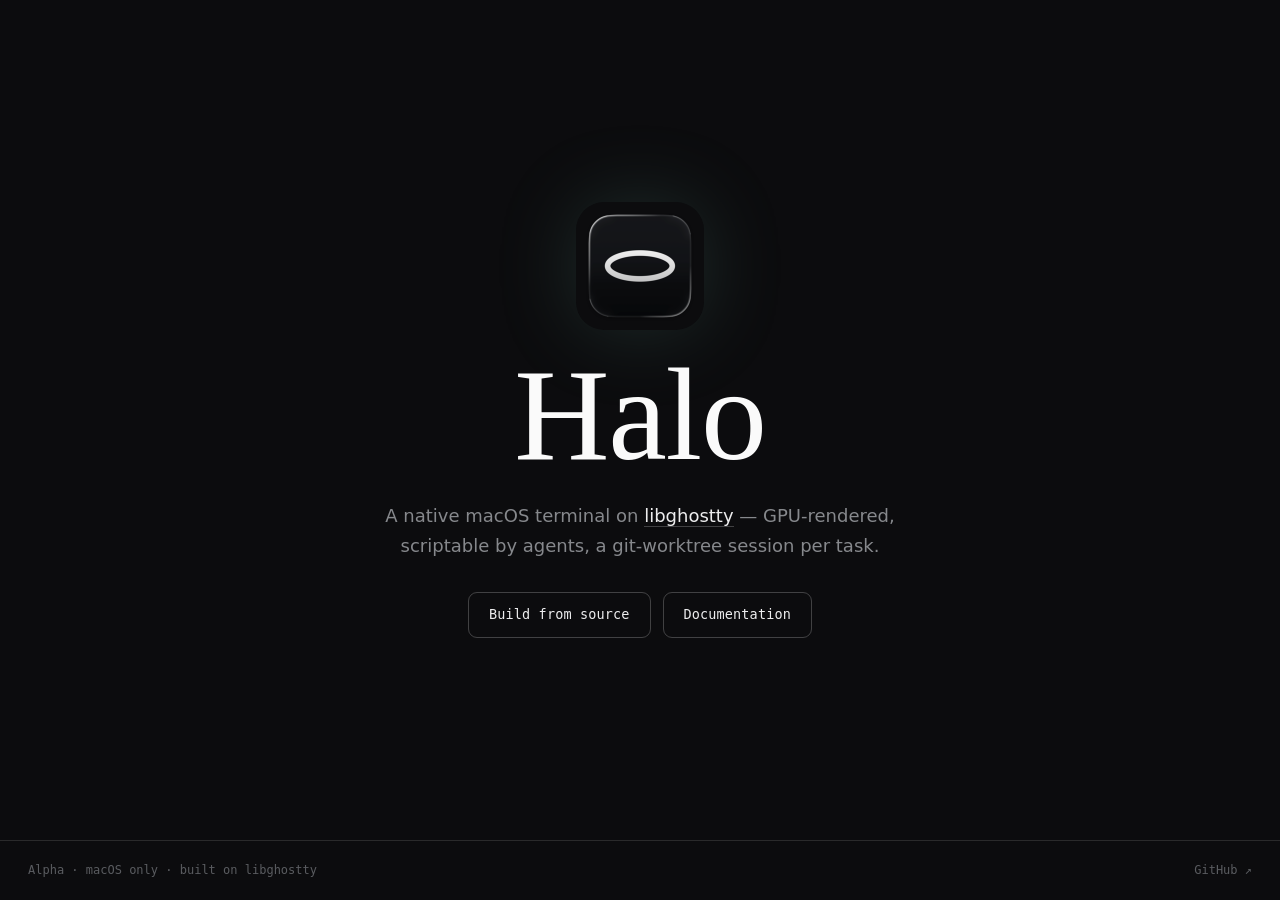
==== index.html @ ae633910 "Redesign: plain single-screen landing + clean docs, new app-icon logo Match ghostty.org / redaction." ====
<!doctype html>
<html lang="en">
<head>
<meta charset="utf-8">
<meta name="viewport" content="width=device-width, initial-scale=1">
<title>Halo — a native macOS terminal on libghostty</title>
<meta name="description" content="A native macOS terminal emulator built on libghostty. GPU-rendered, scriptable by agents, with a git-worktree session per task.">
<link rel="icon" href="assets/favicon.png">
<link rel="stylesheet" href="css/style.css">
</head>
<body class="home">
  <main class="hero">
    <img class="mark" src="assets/halo-mark.png" alt="Halo" width="128" height="128">
    <h1 class="wordmark">Halo</h1>
    <p class="lede">A native&nbsp;macOS terminal on <a href="https://ghostty.org">libghostty</a> —
      GPU-rendered, scriptable by agents, a git&#8209;worktree session per task.</p>
    <nav class="actions">
      <a class="btn" href="https://github.com/notnaki/Halo">Build from source</a>
      <a class="btn" href="docs.html">Documentation</a>
    </nav>
  </main>
  <footer class="foot">
    <span>Alpha · macOS only · built on libghostty</span>
    <a href="https://github.com/notnaki/Halo">GitHub ↗</a>
  </footer>
</body>
</html>
---- css/style.css ----
/* Halo — plain, single-screen. Near-black, one mark, one line, two buttons.
   Wordmark in Redaction (the redaction.us nod); everything else system + mono. */

@font-face { font-family:"Redaction"; src:url("../fonts/Redaction.otf") format("opentype"); font-display:swap; }
@font-face { font-family:"Redaction 20"; src:url("../fonts/Redaction20.otf") format("opentype"); font-display:swap; }
@font-face { font-family:"Geist Mono"; src:url("../fonts/GeistMono-Regular.ttf") format("truetype"); font-weight:400; font-display:swap; }
@font-face { font-family:"Geist Mono"; src:url("../fonts/GeistMono-Medium.ttf") format("truetype"); font-weight:500; font-display:swap; }

:root{
  --bg:#0c0c0e;
  --fg:#ededee;
  --muted:#86888c;
  --faint:#5a5c60;
  --line:rgba(255,255,255,.12);
  --line-2:rgba(255,255,255,.22);
  --accent:#7dcfb6;
  --mono:"Geist Mono", ui-monospace, SFMono-Regular, Menlo, monospace;
  --sans:-apple-system, BlinkMacSystemFont, "Segoe UI", Inter, system-ui, sans-serif;
}

*{ box-sizing:border-box; }
html{ -webkit-font-smoothing:antialiased; text-rendering:optimizeLegibility; }
body{
  margin:0; background:var(--bg); color:var(--fg);
  font-family:var(--sans); font-size:16px; line-height:1.6;
}
a{ color:inherit; text-decoration:none; }
a:hover{ color:var(--accent); }

/* ───────────────── Home (single screen) ───────────────── */
.home{ display:flex; flex-direction:column; min-height:100vh; }
.hero{
  flex:1; display:flex; flex-direction:column; align-items:center; justify-content:center;
  text-align:center; gap:26px; padding:64px 24px;
}
.mark{
  width:128px; height:128px; border-radius:28px;
  /* a single soft static glow — no animation, no gradient fill */
  box-shadow:0 0 90px -10px rgba(125,207,182,.22);
}
.wordmark{
  font-family:"Redaction", Georgia, serif; font-weight:400;
  font-size:clamp(56px, 11vw, 132px); line-height:.9; letter-spacing:-.01em;
  margin:0; color:#fafafa;
}
.lede{
  max-width:50ch; margin:0; color:var(--muted);
  font-size:clamp(15px,2.4vw,18px); line-height:1.65;
}
.lede a{ color:var(--fg); border-bottom:1px solid var(--line-2); }
.lede a:hover{ color:var(--accent); border-color:var(--accent); }

.actions{ display:flex; gap:12px; flex-wrap:wrap; justify-content:center; margin-top:6px; }
.btn{
  font-family:var(--mono); font-size:13.5px; letter-spacing:.01em;
  color:var(--fg); padding:11px 20px; border:1px solid var(--line-2); border-radius:9px;
  transition:border-color .18s ease, color .18s ease, background .18s ease;
}
.btn:hover{ border-color:var(--accent); color:var(--accent); background:rgba(125,207,182,.05); }

.foot{
  display:flex; justify-content:space-between; gap:16px; flex-wrap:wrap;
  padding:20px 28px; font-family:var(--mono); font-size:12px; color:var(--faint);
  border-top:1px solid var(--line);
}
.foot a:hover{ color:var(--accent); }

/* ───────────────── Docs ───────────────── */
.wrap{ max-width:980px; margin:0 auto; padding:0 28px; }

.nav{ border-bottom:1px solid var(--line); position:sticky; top:0; background:rgba(12,12,14,.86); backdrop-filter:saturate(140%) blur(8px); z-index:5; }
.nav .wrap{ display:flex; align-items:center; gap:18px; height:58px; }
.brand{ display:flex; align-items:center; gap:10px; font-family:"Redaction",serif; font-size:22px; color:#fafafa; }
.brand img{ width:24px; height:24px; border-radius:6px; }
.nav .spacer{ flex:1; }
.nav .lnk{ font-family:var(--mono); font-size:13px; color:var(--muted); }
.nav .lnk:hover{ color:var(--accent); }
.nav .ghbtn{ font-family:var(--mono); font-size:12.5px; color:var(--fg); border:1px solid var(--line-2); padding:7px 13px; border-radius:8px; }
.nav .ghbtn:hover{ border-color:var(--accent); color:var(--accent); }

.docs{ display:grid; grid-template-columns:200px 1fr; gap:48px; padding:56px 0 96px; align-items:start; }
.toc{ position:sticky; top:90px; font-family:var(--mono); font-size:12.5px; display:flex; flex-direction:column; gap:6px; }
.toc a{ color:var(--muted); padding:3px 0; }
.toc a:hover, .toc a.on{ color:var(--accent); }
.toc .grp-t{ color:var(--faint); text-transform:uppercase; letter-spacing:.08em; font-size:10.5px; margin-top:16px; }
.toc .grp-t:first-child{ margin-top:0; }

.doc h1{ font-family:"Redaction",serif; font-weight:400; font-size:clamp(40px,7vw,64px); margin:0 0 8px; }
.doc .sub{ color:var(--muted); max-width:62ch; margin:0 0 40px; }
.doc section{ margin-bottom:56px; scroll-margin-top:84px; }
.doc h2{ font-size:15px; font-family:var(--mono); font-weight:500; text-transform:uppercase; letter-spacing:.08em; color:var(--accent); border-bottom:1px solid var(--line); padding-bottom:10px; margin:0 0 18px; }
.doc p{ color:#c9cacc; max-width:68ch; }
.doc p a{ color:var(--fg); border-bottom:1px solid var(--line-2); }
.doc p a:hover{ color:var(--accent); border-color:var(--accent); }

/* config / cli tables — plain, hairline rows, no card chrome */
.tbl{ width:100%; border-collapse:collapse; font-family:var(--mono); font-size:13px; }
.tbl th{ text-align:left; color:var(--faint); font-weight:400; text-transform:uppercase; letter-spacing:.06em; font-size:10.5px; padding:0 16px 10px 0; border-bottom:1px solid var(--line); }
.tbl td{ padding:11px 16px 11px 0; border-bottom:1px solid var(--line); vertical-align:top; }
.tbl td.k{ color:var(--accent); white-space:nowrap; }
.tbl td.def{ color:var(--muted); white-space:nowrap; }
.tbl td.desc{ color:#c1c2c4; font-family:var(--sans); font-size:13.5px; }

code{ font-family:var(--mono); font-size:.88em; color:#dfe0e2; background:rgba(255,255,255,.05); padding:.12em .4em; border-radius:4px; }
pre{ font-family:var(--mono); font-size:13px; line-height:1.7; color:#d6d7d9; background:#111114; border:1px solid var(--line); border-radius:10px; padding:18px 20px; overflow-x:auto; }
pre .c{ color:var(--faint); }       /* comment */
pre .a{ color:var(--accent); }       /* verb / accent */

kbd{ font-family:var(--mono); font-size:12px; color:var(--fg); background:#17181b; border:1px solid var(--line-2); border-bottom-width:2px; border-radius:6px; padding:2px 7px; }
.keys{ display:flex; flex-direction:column; gap:0; }
.keys .row{ display:flex; gap:16px; align-items:baseline; padding:11px 0; border-bottom:1px solid var(--line); }
.keys .ks{ min-width:150px; display:flex; gap:5px; flex-wrap:wrap; }
.keys .kd{ color:#c1c2c4; font-size:14px; }

@media (max-width:760px){
  .docs{ grid-template-columns:1fr; gap:0; }
  .toc{ display:none; }
}
@media (prefers-reduced-motion:reduce){ *{ transition:none !important; } }
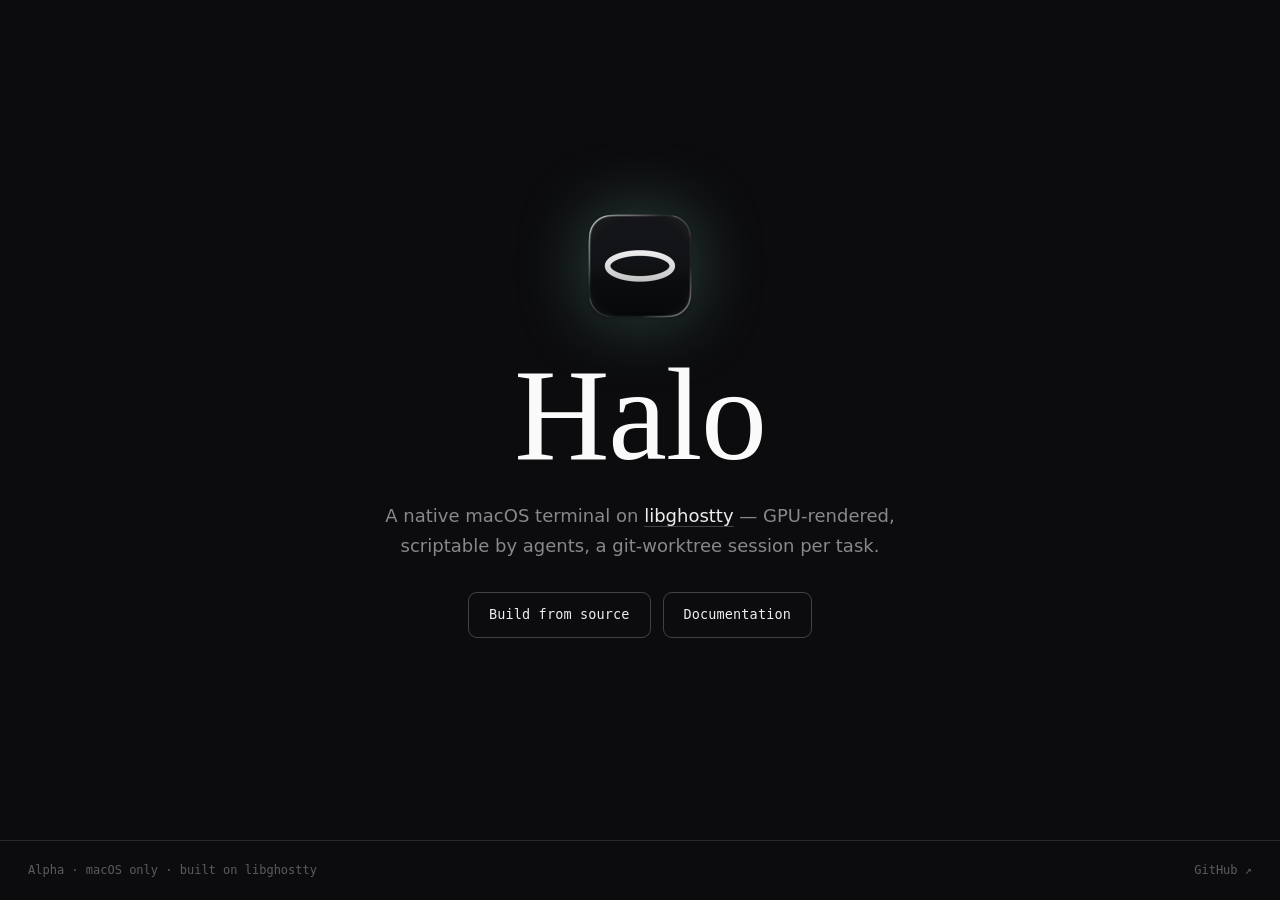
==== commit f663ac47: "Site: landing shuffle animation on wordmark (2s grade flicker, settles to base)" ====
--- a/index.html
+++ b/index.html
@@ -11,7 +11,7 @@
 <body class="home">
   <main class="hero">
     <img class="mark" src="assets/halo-mark.png" alt="Halo" width="128" height="128">
-    <h1 class="wordmark">Halo</h1>
+    <h1 class="wordmark" aria-label="Halo"><span>H</span><span>a</span><span>l</span><span>o</span></h1>
     <p class="lede">A native&nbsp;macOS terminal on <a href="https://ghostty.org">libghostty</a> —
       GPU-rendered, scriptable by agents, a git&#8209;worktree session per task.</p>
     <nav class="actions">
@@ -23,5 +23,21 @@
     <span>Alpha · macOS only · built on libghostty</span>
     <a href="https://github.com/notnaki/Halo">GitHub ↗</a>
   </footer>
+  <script>
+    // landing shuffle: each letter flickers through Redaction grades for ~2s, then settles
+    if (!matchMedia("(prefers-reduced-motion: reduce)").matches) {
+      var grades = ["Redaction 10","Redaction 20","Redaction 35","Redaction 50","Redaction 70","Redaction 100"];
+      var letters = document.querySelectorAll(".wordmark span");
+      var tick = setInterval(function () {
+        letters.forEach(function (el) {
+          el.style.fontFamily = '"' + grades[Math.floor(Math.random() * grades.length)] + '", Georgia, serif';
+        });
+      }, 70);
+      setTimeout(function () {
+        clearInterval(tick);
+        letters.forEach(function (el) { el.style.fontFamily = ""; }); // back to base Redaction (and hover still works)
+      }, 2000);
+    }
+  </script>
 </body>
 </html>
--- a/css/style.css
+++ b/css/style.css
@@ -3,6 +3,11 @@
 
 @font-face { font-family:"Redaction"; src:url("../fonts/Redaction.otf") format("opentype"); font-display:swap; }
 @font-face { font-family:"Redaction 20"; src:url("../fonts/Redaction20.otf") format("opentype"); font-display:swap; }
+@font-face { font-family:"Redaction 10"; src:url("../fonts/Redaction10.otf") format("opentype"); font-display:swap; }
+@font-face { font-family:"Redaction 35"; src:url("../fonts/Redaction35.otf") format("opentype"); font-display:swap; }
+@font-face { font-family:"Redaction 50"; src:url("../fonts/Redaction50.otf") format("opentype"); font-display:swap; }
+@font-face { font-family:"Redaction 70"; src:url("../fonts/Redaction70.otf") format("opentype"); font-display:swap; }
+@font-face { font-family:"Redaction 100"; src:url("../fonts/Redaction100.otf") format("opentype"); font-display:swap; }
 @font-face { font-family:"Geist Mono"; src:url("../fonts/GeistMono-Regular.ttf") format("truetype"); font-weight:400; font-display:swap; }
 @font-face { font-family:"Geist Mono"; src:url("../fonts/GeistMono-Medium.ttf") format("truetype"); font-weight:500; font-display:swap; }
 
@@ -35,14 +40,17 @@
 }
 .mark{
   width:128px; height:128px; border-radius:28px;
-  /* a single soft static glow — no animation, no gradient fill */
-  box-shadow:0 0 90px -10px rgba(125,207,182,.22);
+  /* drop-shadow traces the PNG alpha, so the glow hugs the mark (box-shadow left a gap) */
+  filter:drop-shadow(0 0 34px rgba(125,207,182,.30));
 }
 .wordmark{
   font-family:"Redaction", Georgia, serif; font-weight:400;
   font-size:clamp(56px, 11vw, 132px); line-height:.9; letter-spacing:-.01em;
-  margin:0; color:#fafafa;
+  margin:0; color:#fafafa; cursor:default;
 }
+/* the redaction.us gag: each character bleeds heavier as you hover it */
+.wordmark span:hover,
+.brand span:hover{ font-family:"Redaction 100", Georgia, serif; }
 .lede{
   max-width:50ch; margin:0; color:var(--muted);
   font-size:clamp(15px,2.4vw,18px); line-height:1.65;
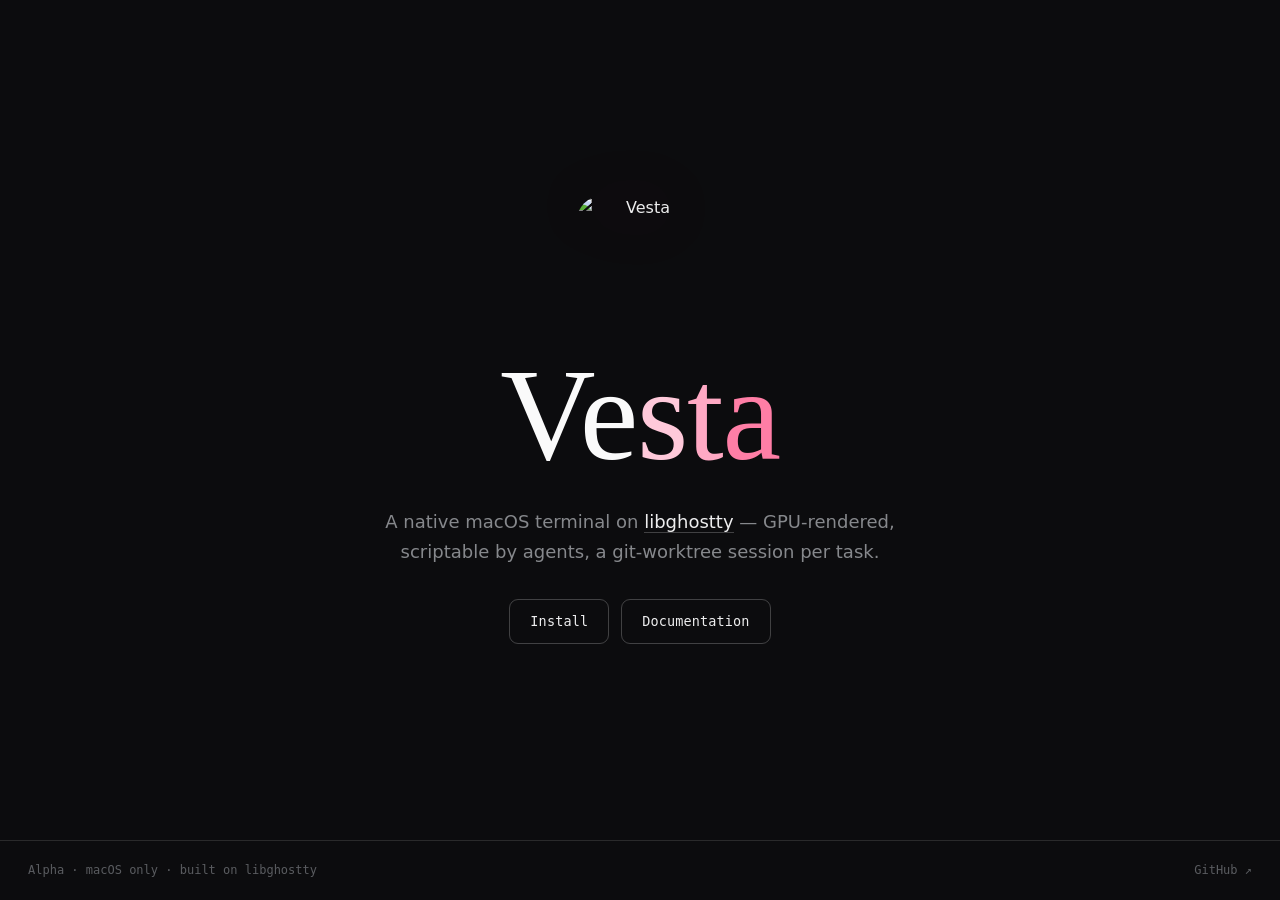
==== commit a2098260: "site: point all links to the vestaterm org; host the demo video Co-Authored-By: Claude Opus 4.8 <nor" ====
--- a/index.html
+++ b/index.html
@@ -3,41 +3,95 @@
 <head>
 <meta charset="utf-8">
 <meta name="viewport" content="width=device-width, initial-scale=1">
-<title>Halo — a native macOS terminal on libghostty</title>
+<title>Vesta — a native macOS terminal on libghostty</title>
 <meta name="description" content="A native macOS terminal emulator built on libghostty. GPU-rendered, scriptable by agents, with a git-worktree session per task.">
-<link rel="icon" href="assets/favicon.png">
+<link rel="icon" href="assets/vesta-icon.png">
+<link rel="apple-touch-icon" href="assets/vesta-icon.png">
 <link rel="stylesheet" href="css/style.css">
 </head>
 <body class="home">
   <main class="hero">
-    <img class="mark" src="assets/halo-mark.png" alt="Halo" width="128" height="128">
-    <h1 class="wordmark" aria-label="Halo"><span>H</span><span>a</span><span>l</span><span>o</span></h1>
+    <img id="mark" class="mark" src="assets/icon/0-white.png" width="128" height="128" alt="Vesta">
+    <h1 class="wordmark" aria-label="Vesta"><span>V</span><span>e</span><span>s</span><span>t</span><span>a</span></h1>
     <p class="lede">A native&nbsp;macOS terminal on <a href="https://ghostty.org">libghostty</a> —
       GPU-rendered, scriptable by agents, a git&#8209;worktree session per task.</p>
     <nav class="actions">
-      <a class="btn" href="https://github.com/notnaki/Halo">Build from source</a>
+      <a class="btn" href="https://github.com/vestaterm/Vesta/releases/latest">Install</a>
       <a class="btn" href="docs.html">Documentation</a>
     </nav>
   </main>
   <footer class="foot">
     <span>Alpha · macOS only · built on libghostty</span>
-    <a href="https://github.com/notnaki/Halo">GitHub ↗</a>
+    <a href="https://github.com/vestaterm/Vesta">GitHub ↗</a>
   </footer>
   <script>
-    // landing shuffle: each letter flickers through Redaction grades for ~2s, then settles
-    if (!matchMedia("(prefers-reduced-motion: reduce)").matches) {
-      var grades = ["Redaction 10","Redaction 20","Redaction 35","Redaction 50","Redaction 70","Redaction 100"];
+    // landing: the mark de-corrupts (pixelated pink → clean white) while the wordmark
+    // letters spin through Redaction grades and settle left-to-right (slot-machine feel)
+    (function () {
+      var mark = document.getElementById("mark");
+      // Frames most-corrupt → clean: the 40 anim-NN stages (exported from the
+      // AppIcon-anim/Vesta-anim-NN.icon docs, coarsest = 40), then pink, then clean white.
+      // We keep only the ones that actually load, so the cycle self-heals if any is missing.
+      var pad = function (n) { return n < 10 ? "0" + n : "" + n; };
+      var candidates = [];
+      for (var i = 40; i >= 1; i--) candidates.push("assets/icon/anim-" + pad(i) + ".png");
+      candidates.push("assets/icon/1-pink.png", "assets/icon/0-white.png");
+      var clean = "assets/icon/0-white.png";
+
+      var gradeNums = [10, 20, 35, 50, 70, 100];
+      var grades = gradeNums.map(function (n) { return "Redaction " + n; });
       var letters = document.querySelectorAll(".wordmark span");
-      var tick = setInterval(function () {
-        letters.forEach(function (el) {
-          el.style.fontFamily = '"' + grades[Math.floor(Math.random() * grades.length)] + '", Georgia, serif';
+      function fam(g) { return '"' + g + '", Georgia, serif'; }
+      function corruptColor(n) {   // grade 10 ≈ white, grade 100 = full pink
+        var t = (n - 10) / 90;
+        return "rgb(255," + Math.round(255 - t * 194) + "," + Math.round(255 - t * 133) + ")";
+      }
+
+      var totalMs = 850 + letters.length * 200;
+      var markMs = totalMs;   // mark resolves in lockstep with the wordmark settling
+      function run(frames) {
+        if (matchMedia("(prefers-reduced-motion: reduce)").matches) { if (mark) mark.src = clean; return; }
+        if (mark && frames.length) mark.src = frames[0];
+        var locked = [], step = 0;
+        var tick = setInterval(function () {
+          step++;
+          letters.forEach(function (el, i) {
+            if (locked[i]) return;
+            var idx = (step + i) % grades.length;
+            el.style.fontFamily = fam(grades[idx]);
+            el.style.color = corruptColor(gradeNums[idx]);
+          });
+        }, 90);
+        // mark: one-way resolve, stepping straight from most-corrupt to clean.
+        var last = frames.length - 1, g = 0;
+        var gtick = setInterval(function () {
+          g++;
+          if (mark) mark.src = frames[Math.min(last, g)];
+          if (g >= last) clearInterval(gtick);
+        }, markMs / (last + 1));
+        letters.forEach(function (el, i) {
+          setTimeout(function () { locked[i] = true; el.style.fontFamily = ""; el.style.color = ""; }, 850 + i * 200);
         });
-      }, 70);
-      setTimeout(function () {
-        clearInterval(tick);
-        letters.forEach(function (el) { el.style.fontFamily = ""; }); // back to base Redaction (and hover still works)
-      }, 2000);
-    }
+        setTimeout(function () { clearInterval(tick); }, totalMs);
+        setTimeout(function () { clearInterval(gtick); if (mark) mark.src = clean; }, markMs);
+      }
+
+      // preload candidates; keep (in order) only those that load, then start once fonts are ready
+      var loaded = {}, pending = candidates.length;
+      function ready() {
+        var frames = candidates.filter(function (s) { return loaded[s]; });
+        var go = function () { run(frames); };
+        if (document.fonts && document.fonts.load) {
+          Promise.all(grades.map(function (g) { return document.fonts.load('120px ' + JSON.stringify(g)); })).then(go, go);
+        } else { go(); }
+      }
+      candidates.forEach(function (src) {
+        var im = new Image();
+        im.onload = function () { loaded[src] = true; if (--pending === 0) ready(); };
+        im.onerror = function () { if (--pending === 0) ready(); };
+        im.src = src;
+      });
+    })();
   </script>
 </body>
 </html>
--- a/css/style.css
+++ b/css/style.css
@@ -1,4 +1,4 @@
-/* Halo — plain, single-screen. Near-black, one mark, one line, two buttons.
+/* Vesta — plain, single-screen. Near-black, one mark, one line, two buttons.
    Wordmark in Redaction (the redaction.us nod); everything else system + mono. */
 
 @font-face { font-family:"Redaction"; src:url("../fonts/Redaction.otf") format("opentype"); font-display:swap; }
@@ -18,7 +18,7 @@
   --faint:#5a5c60;
   --line:rgba(255,255,255,.12);
   --line-2:rgba(255,255,255,.22);
-  --accent:#7dcfb6;
+  --accent:#ff3366;
   --mono:"Geist Mono", ui-monospace, SFMono-Regular, Menlo, monospace;
   --sans:-apple-system, BlinkMacSystemFont, "Segoe UI", Inter, system-ui, sans-serif;
 }
@@ -41,16 +41,17 @@
 .mark{
   width:128px; height:128px; border-radius:28px;
   /* drop-shadow traces the PNG alpha, so the glow hugs the mark (box-shadow left a gap) */
-  filter:drop-shadow(0 0 34px rgba(125,207,182,.30));
+  filter:drop-shadow(0 0 34px rgba(255,51,102,.30));
 }
 .wordmark{
   font-family:"Redaction", Georgia, serif; font-weight:400;
-  font-size:clamp(56px, 11vw, 132px); line-height:.9; letter-spacing:-.01em;
-  margin:0; color:#fafafa; cursor:default;
+  font-size:clamp(56px, 11vw, 132px); letter-spacing:-.01em;
+  margin:0; color:#fafafa; cursor:default; text-align:center; white-space:nowrap;
+  /* fixed-height block: heavier grades overflow visually, never reflow the icon above */
+  line-height:1; height:1em;
 }
 /* the redaction.us gag: each character bleeds heavier as you hover it */
-.wordmark span:hover,
-.brand span:hover{ font-family:"Redaction 100", Georgia, serif; }
+.wordmark span:hover{ font-family:"Redaction 100", Georgia, serif; }
 .lede{
   max-width:50ch; margin:0; color:var(--muted);
   font-size:clamp(15px,2.4vw,18px); line-height:1.65;
@@ -64,7 +65,7 @@
   color:var(--fg); padding:11px 20px; border:1px solid var(--line-2); border-radius:9px;
   transition:border-color .18s ease, color .18s ease, background .18s ease;
 }
-.btn:hover{ border-color:var(--accent); color:var(--accent); background:rgba(125,207,182,.05); }
+.btn:hover{ border-color:var(--accent); color:var(--accent); background:rgba(255,51,102,.05); }
 
 .foot{
   display:flex; justify-content:space-between; gap:16px; flex-wrap:wrap;
@@ -113,6 +114,7 @@
 pre{ font-family:var(--mono); font-size:13px; line-height:1.7; color:#d6d7d9; background:#111114; border:1px solid var(--line); border-radius:10px; padding:18px 20px; overflow-x:auto; }
 pre .c{ color:var(--faint); }       /* comment */
 pre .a{ color:var(--accent); }       /* verb / accent */
+pre .s{ color:#c3a6e6; }             /* string literal */
 
 kbd{ font-family:var(--mono); font-size:12px; color:var(--fg); background:#17181b; border:1px solid var(--line-2); border-bottom-width:2px; border-radius:6px; padding:2px 7px; }
 .keys{ display:flex; flex-direction:column; gap:0; }
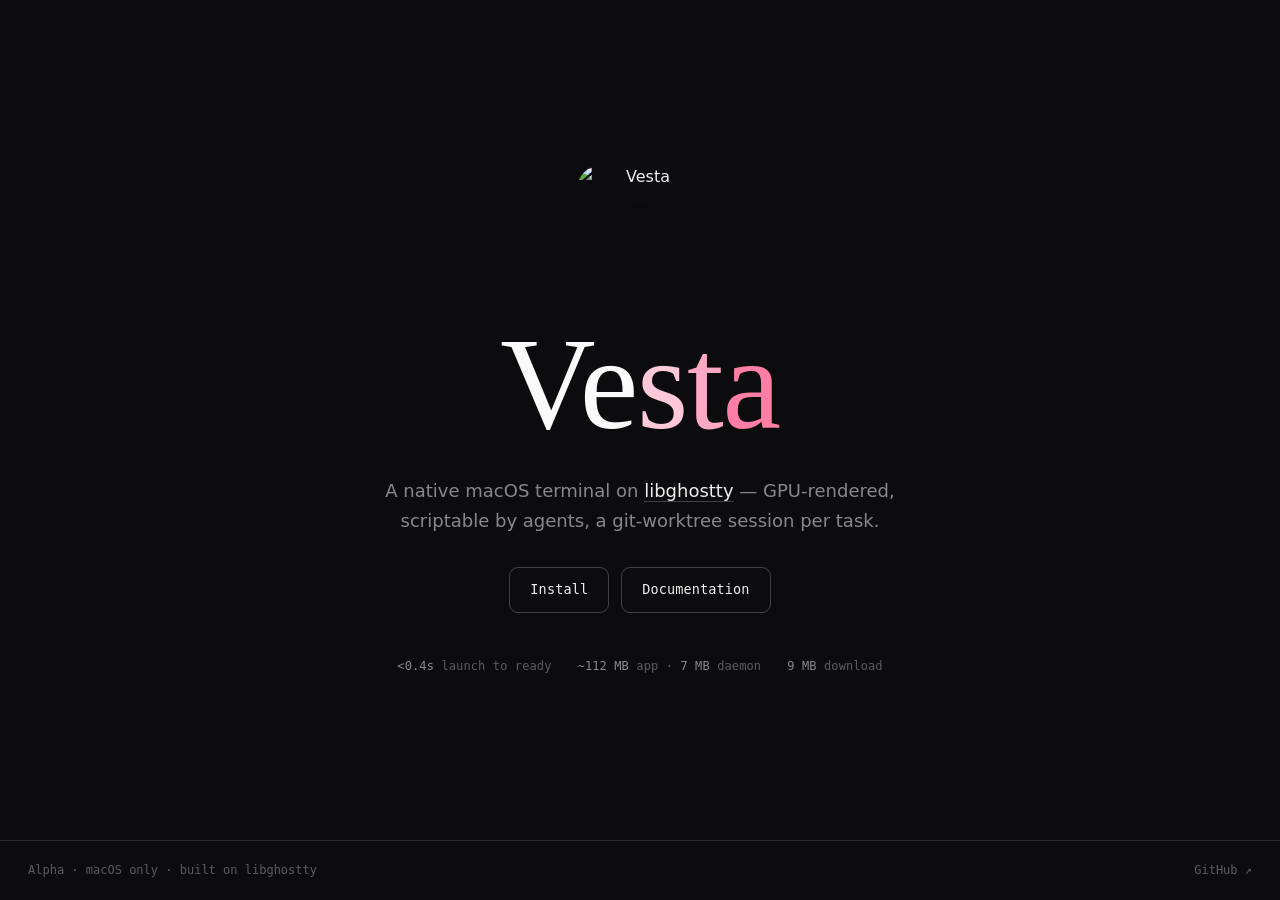
==== commit bd268213: "site: footprint metrics (launch <0.4s, 112MB app / 7MB daemon, 9MB DMG)" ====
--- a/index.html
+++ b/index.html
@@ -19,6 +19,11 @@
       <a class="btn" href="https://github.com/vestaterm/Vesta/releases/latest">Install</a>
       <a class="btn" href="docs.html">Documentation</a>
     </nav>
+    <ul class="stats" title="Measured on an Apple Silicon MacBook, release build v0.1.28">
+      <li><b>&lt;0.4s</b> launch to ready</li>
+      <li><b>~112&nbsp;MB</b> app · <b>7&nbsp;MB</b> daemon</li>
+      <li><b>9&nbsp;MB</b> download</li>
+    </ul>
   </main>
   <footer class="foot">
     <span>Alpha · macOS only · built on libghostty</span>
--- a/css/style.css
+++ b/css/style.css
@@ -18,7 +18,7 @@
   --faint:#5a5c60;
   --line:rgba(255,255,255,.12);
   --line-2:rgba(255,255,255,.22);
-  --accent:#ff3366;
+  --accent:#ff3d7a;
   --mono:"Geist Mono", ui-monospace, SFMono-Regular, Menlo, monospace;
   --sans:-apple-system, BlinkMacSystemFont, "Segoe UI", Inter, system-ui, sans-serif;
 }
@@ -41,7 +41,7 @@
 .mark{
   width:128px; height:128px; border-radius:28px;
   /* drop-shadow traces the PNG alpha, so the glow hugs the mark (box-shadow left a gap) */
-  filter:drop-shadow(0 0 34px rgba(255,51,102,.30));
+  filter:drop-shadow(0 0 34px rgba(255,255,255,.30));
 }
 .wordmark{
   font-family:"Redaction", Georgia, serif; font-weight:400;
@@ -65,7 +65,14 @@
   color:var(--fg); padding:11px 20px; border:1px solid var(--line-2); border-radius:9px;
   transition:border-color .18s ease, color .18s ease, background .18s ease;
 }
-.btn:hover{ border-color:var(--accent); color:var(--accent); background:rgba(255,51,102,.05); }
+.btn:hover{ border-color:var(--accent); color:var(--accent); background:rgba(255,61,122,.05); }
+
+.stats{
+  display:flex; gap:26px; flex-wrap:wrap; justify-content:center;
+  margin:18px 0 0; padding:0; list-style:none;
+  font-family:var(--mono); font-size:12px; color:var(--faint); letter-spacing:.01em;
+}
+.stats b{ color:var(--muted); font-weight:500; }
 
 .foot{
   display:flex; justify-content:space-between; gap:16px; flex-wrap:wrap;
@@ -94,6 +101,7 @@
 .toc .grp-t{ color:var(--faint); text-transform:uppercase; letter-spacing:.08em; font-size:10.5px; margin-top:16px; }
 .toc .grp-t:first-child{ margin-top:0; }
 
+.doc{ min-width:0; }  /* grid child defaults to min-width:auto → a wide <pre> would stretch the track past the viewport; this lets pre's own overflow-x:auto scroll instead */
 .doc h1{ font-family:"Redaction",serif; font-weight:400; font-size:clamp(40px,7vw,64px); margin:0 0 8px; }
 .doc .sub{ color:var(--muted); max-width:62ch; margin:0 0 40px; }
 .doc section{ margin-bottom:56px; scroll-margin-top:84px; }
@@ -106,12 +114,12 @@
 .tbl{ width:100%; border-collapse:collapse; font-family:var(--mono); font-size:13px; }
 .tbl th{ text-align:left; color:var(--faint); font-weight:400; text-transform:uppercase; letter-spacing:.06em; font-size:10.5px; padding:0 16px 10px 0; border-bottom:1px solid var(--line); }
 .tbl td{ padding:11px 16px 11px 0; border-bottom:1px solid var(--line); vertical-align:top; }
-.tbl td.k{ color:var(--accent); white-space:nowrap; }
+.tbl td.k{ color:var(--accent); overflow-wrap:break-word; }  /* wrap long multi-method keys instead of stretching the table; single-token keys have no break points so they stay on one line */
 .tbl td.def{ color:var(--muted); white-space:nowrap; }
 .tbl td.desc{ color:#c1c2c4; font-family:var(--sans); font-size:13.5px; }
 
 code{ font-family:var(--mono); font-size:.88em; color:#dfe0e2; background:rgba(255,255,255,.05); padding:.12em .4em; border-radius:4px; }
-pre{ font-family:var(--mono); font-size:13px; line-height:1.7; color:#d6d7d9; background:#111114; border:1px solid var(--line); border-radius:10px; padding:18px 20px; overflow-x:auto; }
+pre{ font-family:var(--mono); font-size:13px; line-height:1.7; color:#d6d7d9; background:#111114; border:1px solid var(--line); border-radius:10px; padding:18px 20px; white-space:pre-wrap; overflow-wrap:break-word; }  /* wrap long Lua lines (no horizontal scroll) so the page never overflows on narrow screens */
 pre .c{ color:var(--faint); }       /* comment */
 pre .a{ color:var(--accent); }       /* verb / accent */
 pre .s{ color:#c3a6e6; }             /* string literal */
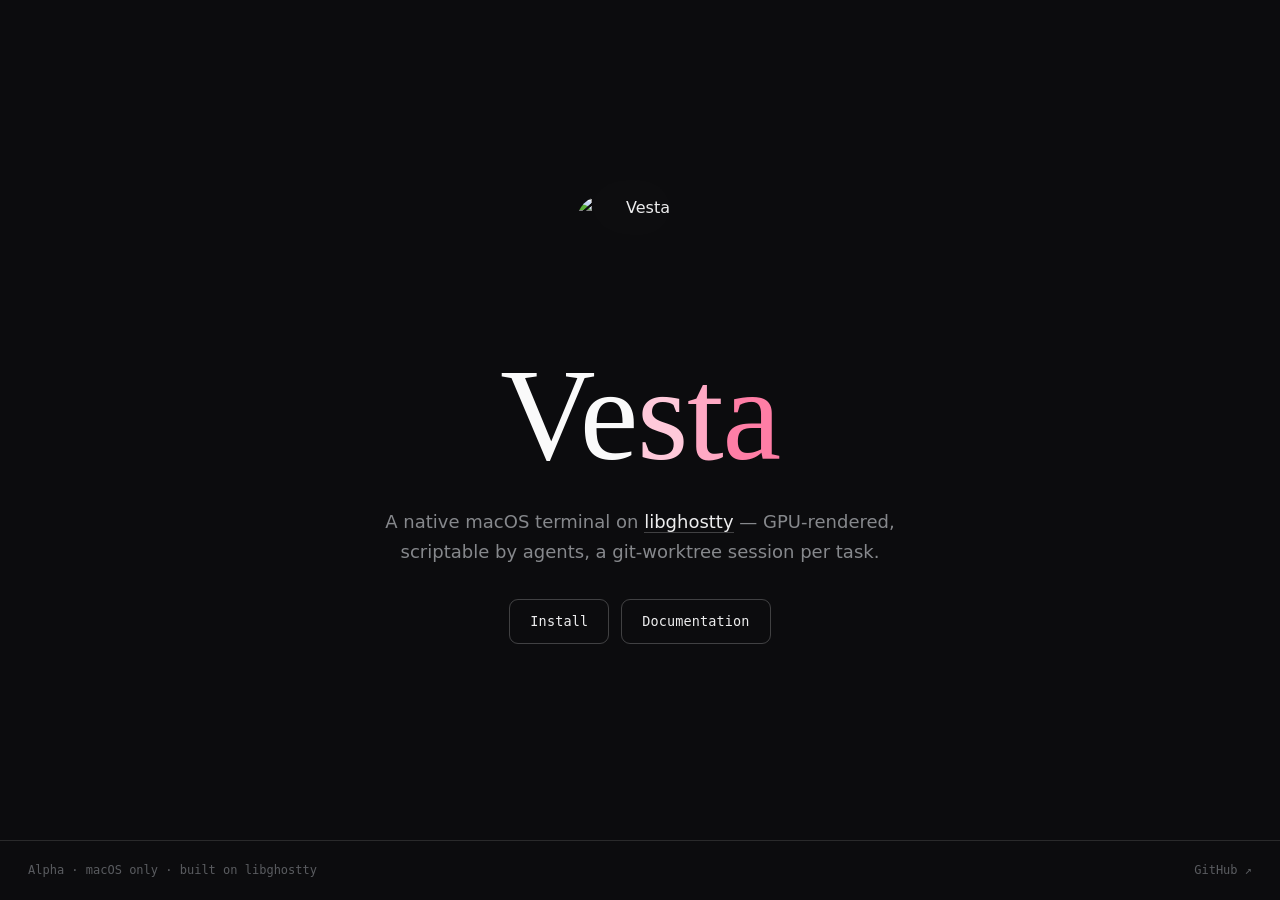
==== commit 1ca70c79: "Revert "site: footprint metrics (launch <0.4s, 112MB app / 7MB daemon, 9MB DMG)" This reverts commit" ====
--- a/index.html
+++ b/index.html
@@ -19,11 +19,6 @@
       <a class="btn" href="https://github.com/vestaterm/Vesta/releases/latest">Install</a>
       <a class="btn" href="docs.html">Documentation</a>
     </nav>
-    <ul class="stats" title="Measured on an Apple Silicon MacBook, release build v0.1.28">
-      <li><b>&lt;0.4s</b> launch to ready</li>
-      <li><b>~112&nbsp;MB</b> app · <b>7&nbsp;MB</b> daemon</li>
-      <li><b>9&nbsp;MB</b> download</li>
-    </ul>
   </main>
   <footer class="foot">
     <span>Alpha · macOS only · built on libghostty</span>
--- a/css/style.css
+++ b/css/style.css
@@ -67,13 +67,6 @@
 }
 .btn:hover{ border-color:var(--accent); color:var(--accent); background:rgba(255,61,122,.05); }
 
-.stats{
-  display:flex; gap:26px; flex-wrap:wrap; justify-content:center;
-  margin:18px 0 0; padding:0; list-style:none;
-  font-family:var(--mono); font-size:12px; color:var(--faint); letter-spacing:.01em;
-}
-.stats b{ color:var(--muted); font-weight:500; }
-
 .foot{
   display:flex; justify-content:space-between; gap:16px; flex-wrap:wrap;
   padding:20px 28px; font-family:var(--mono); font-size:12px; color:var(--faint);
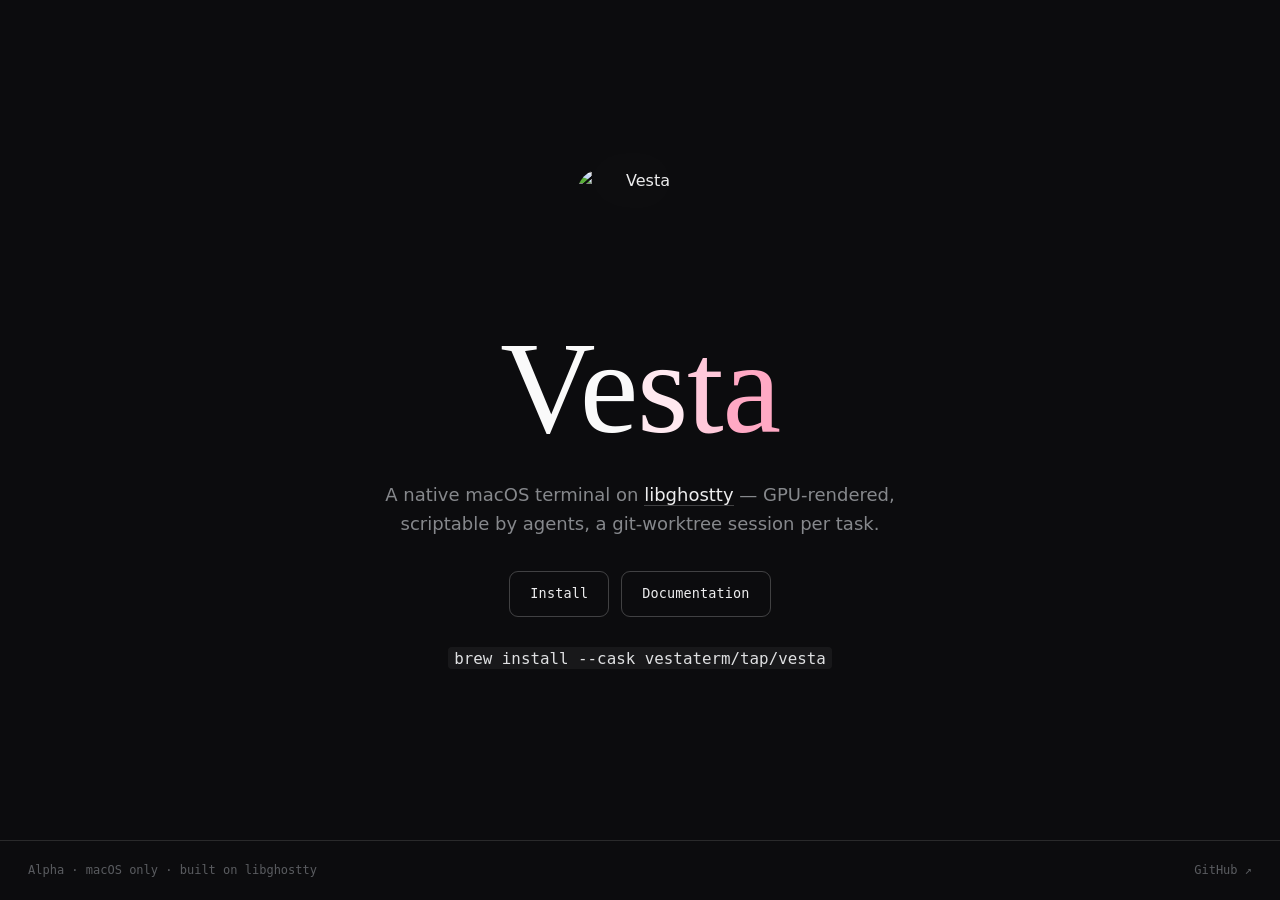
==== commit 9f36ec96: "docs: brew install line on the landing page" ====
--- a/index.html
+++ b/index.html
@@ -19,6 +19,7 @@
       <a class="btn" href="https://github.com/vestaterm/Vesta/releases/latest">Install</a>
       <a class="btn" href="docs.html">Documentation</a>
     </nav>
+    <p class="lede"><code>brew install --cask vestaterm/tap/vesta</code></p>
   </main>
   <footer class="foot">
     <span>Alpha · macOS only · built on libghostty</span>
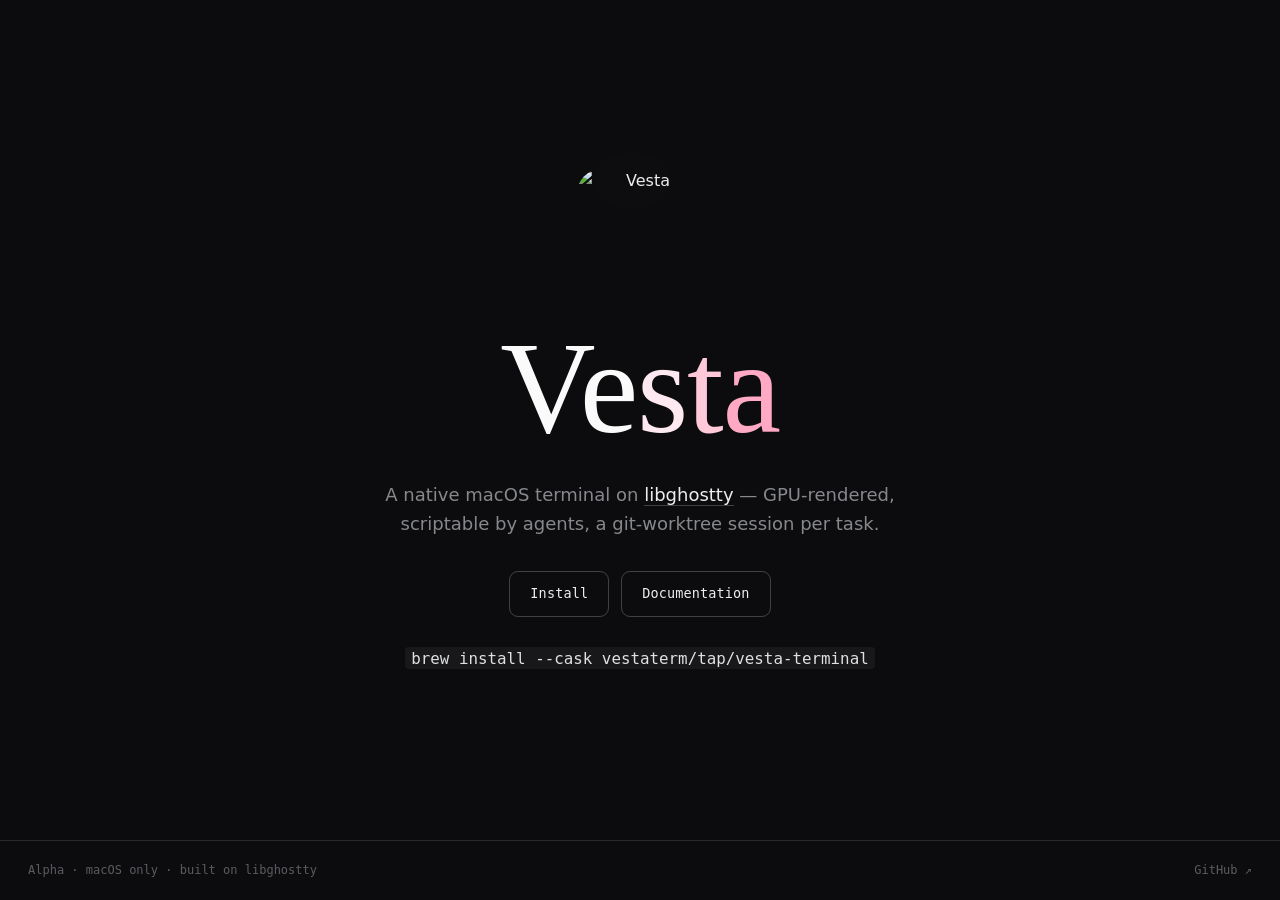
==== commit 84ea118a: "docs: brew token is vesta-terminal" ====
--- a/index.html
+++ b/index.html
@@ -19,7 +19,7 @@
       <a class="btn" href="https://github.com/vestaterm/Vesta/releases/latest">Install</a>
       <a class="btn" href="docs.html">Documentation</a>
     </nav>
-    <p class="lede"><code>brew install --cask vestaterm/tap/vesta</code></p>
+    <p class="lede"><code>brew install --cask vestaterm/tap/vesta-terminal</code></p>
   </main>
   <footer class="foot">
     <span>Alpha · macOS only · built on libghostty</span>
